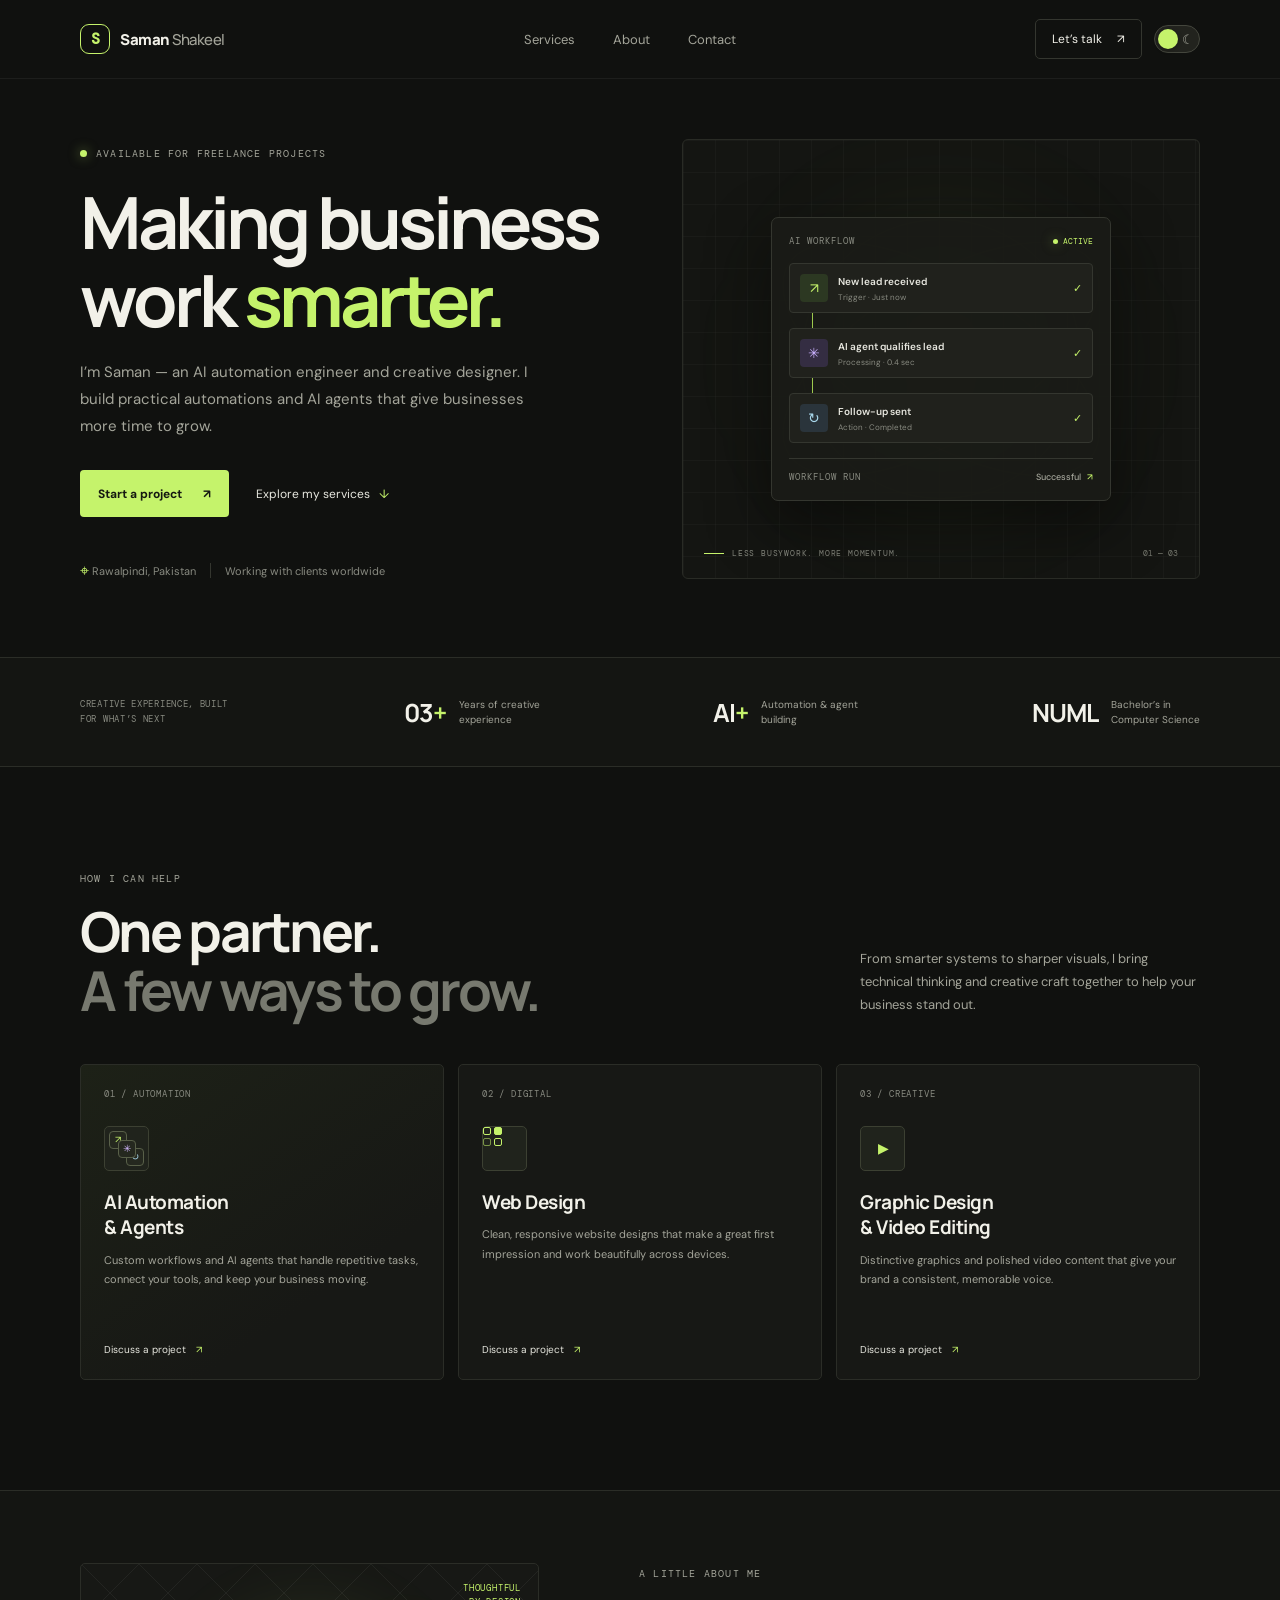
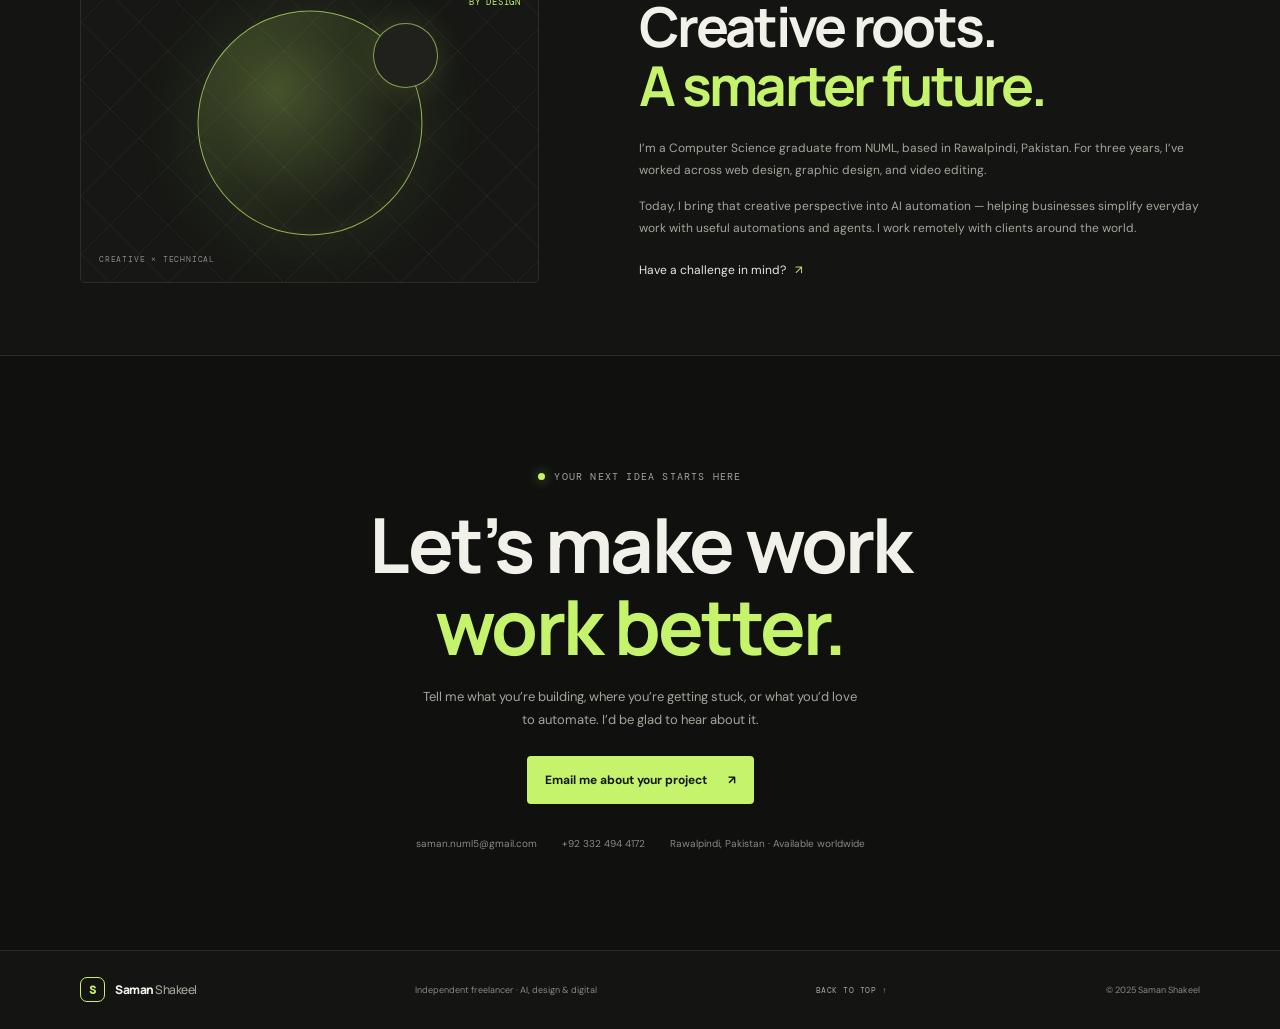
==== index.html @ 10b4d80f "first commit" ====
<!DOCTYPE html>
<html lang="en">
<head>
  <meta charset="UTF-8">
  <meta name="viewport" content="width=device-width, initial-scale=1.0">
  <meta name="theme-color" content="#10110f">
  <meta name="description" content="Saman Shakeel is an AI automation engineer and creative freelancer building automations, agents, websites, and visual content for businesses worldwide.">
  <title>Saman Shakeel — AI Automation &amp; Creative Design</title>
  <link rel="preconnect" href="https://fonts.googleapis.com">
  <link rel="preconnect" href="https://fonts.gstatic.com" crossorigin>
  <link href="https://fonts.googleapis.com/css2?family=DM+Mono:wght@400;500&family=DM+Sans:wght@400;500;600;700&family=Manrope:wght@400;500;600;700;800&display=swap" rel="stylesheet">
  <link rel="stylesheet" href="styles.css">
</head>
<body>
  <header class="site-header">
    <nav class="nav container" aria-label="Main navigation">
      <a class="brand" href="#home" aria-label="Saman Shakeel home">
        <span class="brand-mark">S</span>
        <span>Saman<span class="brand-light"> Shakeel</span></span>
      </a>
      <div class="nav-links">
        <a href="#services">Services</a>
        <a href="#about">About</a>
        <a href="#contact">Contact</a>
      </div>
      <div class="nav-actions">
        <a class="nav-cta" href="mailto:saman.numl5@gmail.com">Let’s talk <span aria-hidden="true">↗</span></a>
        <div class="theme-control">
          <input class="theme-checkbox" type="checkbox" role="switch" id="theme-toggle" aria-label="Light theme">
          <label class="theme-switch" for="theme-toggle">
            <span aria-hidden="true">☼</span>
            <span aria-hidden="true">☾</span>
            <span class="switch-thumb"></span>
          </label>
        </div>
      </div>
    </nav>
  </header>

  <main>
    <section class="hero container" id="home">
      <div class="hero-copy">
        <p class="eyebrow"><span class="status-dot"></span> AVAILABLE FOR FREELANCE PROJECTS</p>
        <h1>Making business<br>work <span class="accent">smarter.</span></h1>
        <p class="hero-intro">I’m Saman — an AI automation engineer and creative designer. I build practical automations and AI agents that give businesses more time to grow.</p>
        <div class="hero-actions">
          <a class="button button-primary" href="#contact">Start a project <span aria-hidden="true">↗</span></a>
          <a class="text-link" href="#services">Explore my services <span aria-hidden="true">↓</span></a>
        </div>
        <div class="hero-meta">
          <span><span class="meta-icon" aria-hidden="true">⌖</span> Rawalpindi, Pakistan</span>
          <span class="meta-divider" aria-hidden="true"></span>
          <span>Working with clients worldwide</span>
        </div>
      </div>

      <div class="hero-art" aria-label="Abstract illustration representing connected AI workflows">
        <div class="orbit orbit-one"></div>
        <div class="orbit orbit-two"></div>
        <div class="orbit orbit-three"></div>
        <div class="art-glow"></div>
        <div class="workflow-card">
          <div class="workflow-top">
            <span class="workflow-label">AI WORKFLOW</span>
            <span class="live-pill"><span></span> ACTIVE</span>
          </div>
          <div class="workflow-node node-trigger">
            <span class="node-icon trigger-icon">↗</span>
            <span><strong>New lead received</strong><small>Trigger · Just now</small></span>
            <span class="node-check">✓</span>
          </div>
          <div class="workflow-connector"><span></span></div>
          <div class="workflow-node node-agent">
            <span class="node-icon agent-icon">✳</span>
            <span><strong>AI agent qualifies lead</strong><small>Processing · 0.4 sec</small></span>
            <span class="node-check">✓</span>
          </div>
          <div class="workflow-connector"><span></span></div>
          <div class="workflow-node node-action">
            <span class="node-icon action-icon">↻</span>
            <span><strong>Follow-up sent</strong><small>Action · Completed</small></span>
            <span class="node-check">✓</span>
          </div>
          <div class="workflow-footer"><span>WORKFLOW RUN</span><strong>Successful <span>↗</span></strong></div>
        </div>
        <div class="art-caption"><span class="caption-line"></span> LESS BUSYWORK. MORE MOMENTUM.</div>
        <span class="art-index">01 — 03</span>
      </div>
    </section>

    <section class="proof-bar" aria-label="Experience and education">
      <div class="proof-inner container">
        <p>CREATIVE EXPERIENCE, BUILT FOR WHAT’S NEXT</p>
        <div class="proof-item"><strong>03<span>+</span></strong><span>Years of creative<br>experience</span></div>
        <div class="proof-item"><strong>AI<span>+</span></strong><span>Automation &amp; agent<br>building</span></div>
        <div class="proof-item"><strong>NUML</strong><span>Bachelor’s in<br>Computer Science</span></div>
      </div>
    </section>

    <section class="services section container" id="services">
      <div class="section-heading">
        <div>
          <p class="eyebrow">HOW I CAN HELP</p>
          <h2>One partner.<br><span class="muted-heading">A few ways to grow.</span></h2>
        </div>
        <p class="section-description">From smarter systems to sharper visuals, I bring technical thinking and creative craft together to help your business stand out.</p>
      </div>
      <div class="service-grid">
        <article class="service-card featured-card">
          <span class="service-number">01 / AUTOMATION</span>
          <div class="service-icon automation-icon" aria-hidden="true"><span>↗</span><span>✳</span><span>↻</span></div>
          <h3>AI Automation<br>&amp; Agents</h3>
          <p>Custom workflows and AI agents that handle repetitive tasks, connect your tools, and keep your business moving.</p>
          <a href="#contact" aria-label="Ask about AI automation and agents">Discuss a project <span aria-hidden="true">↗</span></a>
        </article>
        <article class="service-card">
          <span class="service-number">02 / DIGITAL</span>
          <div class="service-icon design-icon" aria-hidden="true"><span></span><span></span><span></span><span></span></div>
          <h3>Web Design</h3>
          <p>Clean, responsive website designs that make a great first impression and work beautifully across devices.</p>
          <a href="#contact" aria-label="Ask about web design">Discuss a project <span aria-hidden="true">↗</span></a>
        </article>
        <article class="service-card">
          <span class="service-number">03 / CREATIVE</span>
          <div class="service-icon video-icon" aria-hidden="true"><span>▶</span></div>
          <h3>Graphic Design<br>&amp; Video Editing</h3>
          <p>Distinctive graphics and polished video content that give your brand a consistent, memorable voice.</p>
          <a href="#contact" aria-label="Ask about graphic design and video editing">Discuss a project <span aria-hidden="true">↗</span></a>
        </article>
      </div>
    </section>

    <section class="about-section" id="about">
      <div class="about-content container">
        <div class="about-visual">
          <div class="about-shape shape-large"></div>
          <div class="about-shape shape-small"></div>
          <span class="about-stamp">THOUGHTFUL<br>BY DESIGN</span>
          <span class="about-visual-label">CREATIVE × TECHNICAL</span>
        </div>
        <div class="about-copy">
          <p class="eyebrow">A LITTLE ABOUT ME</p>
          <h2>Creative roots.<br><span class="accent">A smarter future.</span></h2>
          <p>I’m a Computer Science graduate from NUML, based in Rawalpindi, Pakistan. For three years, I’ve worked across web design, graphic design, and video editing.</p>
          <p>Today, I bring that creative perspective into AI automation — helping businesses simplify everyday work with useful automations and agents. I work remotely with clients around the world.</p>
          <a class="text-link" href="#contact">Have a challenge in mind? <span aria-hidden="true">↗</span></a>
        </div>
      </div>
    </section>

    <section class="contact-section container" id="contact">
      <p class="eyebrow"><span class="status-dot"></span> YOUR NEXT IDEA STARTS HERE</p>
      <h2>Let’s make work<br><span class="accent">work better.</span></h2>
      <p class="contact-intro">Tell me what you’re building, where you’re getting stuck, or what you’d love to automate. I’d be glad to hear about it.</p>
      <a class="button button-primary contact-button" href="mailto:saman.numl5@gmail.com">Email me about your project <span aria-hidden="true">↗</span></a>
      <div class="contact-details">
        <a href="mailto:saman.numl5@gmail.com">saman.numl5@gmail.com</a>
        <a href="tel:+923324944172">+92 332 494 4172</a>
        <span>Rawalpindi, Pakistan · Available worldwide</span>
      </div>
    </section>
  </main>

  <footer class="footer">
    <div class="footer-inner container">
      <a class="brand" href="#home"><span class="brand-mark">S</span><span>Saman<span class="brand-light"> Shakeel</span></span></a>
      <p>Independent freelancer · AI, design &amp; digital</p>
      <a class="back-top" href="#home">BACK TO TOP ↑</a>
      <span class="copyright">© 2025 Saman Shakeel</span>
    </div>
  </footer>
</body>
</html>
---- styles.css ----
:root {
  color-scheme: dark;
  --background: #10110f;
  --surface: #171815;
  --surface-raised: #1d1e1a;
  --surface-alt: #141512;
  --surface-card: #20211c;
  --text: #f2f1e9;
  --text-strong: #e7e7df;
  --text-secondary: #a4a59a;
  --text-tertiary: #888a80;
  --text-dim: #77796f;
  --muted: #a4a59a;
  --subtle: #71736b;
  --line: #2b2d27;
  --line-strong: #34362f;
  --line-soft: #292b25;
  --accent: #c5f36b;
  --accent-dark: #9dc94e;
  --font-body: "DM Sans", sans-serif;
  --font-display: "Manrope", sans-serif;
  --font-mono: "DM Mono", monospace;
}

* {
  box-sizing: border-box;
}

html {
  scroll-behavior: smooth;
}

body {
  margin: 0;
  background: var(--background);
  color: var(--text);
  font-family: var(--font-body);
  -webkit-font-smoothing: antialiased;
}

a {
  color: inherit;
  text-decoration: none;
}

a:focus-visible {
  outline: 2px solid var(--accent);
  outline-offset: 5px;
}

.container {
  width: min(1120px, calc(100% - 64px));
  margin-inline: auto;
}

.site-header {
  border-bottom: 1px solid rgba(255, 255, 255, 0.055);
}

.nav {
  min-height: 78px;
  display: flex;
  align-items: center;
  justify-content: space-between;
}

.nav-actions {
  display: flex;
  align-items: center;
  gap: 12px;
}

.theme-control {
  position: relative;
  width: 46px;
  height: 28px;
  flex: 0 0 46px;
}

.theme-checkbox {
  position: absolute;
  z-index: 1;
  width: 46px;
  height: 28px;
  margin: 0;
  opacity: 0;
  cursor: pointer;
}

.theme-switch {
  position: absolute;
  inset: 0;
  display: flex;
  align-items: center;
  justify-content: space-around;
  border: 1px solid #44463d;
  border-radius: 20px;
  background: #22231e;
  color: #a9aa9f;
  font-size: 13px;
  cursor: pointer;
  transition: background 180ms ease, border-color 180ms ease;
}

.switch-thumb {
  position: absolute;
  top: 3px;
  left: 3px;
  width: 20px;
  height: 20px;
  border-radius: 50%;
  background: var(--accent);
  box-shadow: 0 1px 5px rgba(0, 0, 0, 0.3);
  transition: transform 180ms ease;
}

.theme-checkbox:checked + .theme-switch .switch-thumb {
  transform: translateX(18px);
}

.theme-checkbox:focus-visible + .theme-switch {
  outline: 2px solid var(--accent);
  outline-offset: 3px;
}

body:has(#theme-toggle:checked) {
  color-scheme: light;
  --background: #f6f7f1;
  --surface: #ffffff;
  --surface-raised: #eceee5;
  --surface-alt: #eef0e8;
  --surface-card: #f7f8f2;
  --text: #20231a;
  --text-strong: #282b21;
  --text-secondary: #62665a;
  --text-tertiary: #74786c;
  --text-dim: #85897c;
  --muted: #686c60;
  --subtle: #797d70;
  --line: #e0e3d8;
  --line-strong: #dce0d4;
  --line-soft: #e5e8df;
  --accent: #628e27;
  --accent-dark: #527b1d;
}

body:has(#theme-toggle:checked) .site-header {
  border-bottom-color: var(--line);
}

body:has(#theme-toggle:checked) .theme-switch {
  border-color: #cbd0c0;
  background: #e5e9dd;
  color: #555b48;
}

body:has(#theme-toggle:checked) .hero-art {
  background:
    linear-gradient(rgba(32, 35, 26, 0.045) 1px, transparent 1px),
    linear-gradient(90deg, rgba(32, 35, 26, 0.045) 1px, transparent 1px),
    var(--surface-alt);
  background-size: 32px 32px;
}

body:has(#theme-toggle:checked) .art-glow {
  background: rgba(136, 177, 64, 0.12);
}

body:has(#theme-toggle:checked) .workflow-card {
  border-color: var(--line);
  background: var(--surface);
  box-shadow: 0 22px 65px rgba(34, 39, 23, 0.12);
}

body:has(#theme-toggle:checked) .workflow-node {
  border-color: var(--line);
  background: var(--surface-raised);
}

body:has(#theme-toggle:checked) .workflow-footer {
  border-top-color: var(--line);
}

body:has(#theme-toggle:checked) .workflow-connector span {
  background: #91b856;
}

body:has(#theme-toggle:checked) .featured-card {
  background: linear-gradient(145deg, #eef3e4, var(--surface) 70%);
}

body:has(#theme-toggle:checked) .service-icon {
  border-color: #dce3cf;
  background: #f0f3e9;
}

body:has(#theme-toggle:checked) .automation-icon > span {
  border-color: #d5ddc8;
  background: #f8faf4;
}

body:has(#theme-toggle:checked) .about-visual {
  background:
    linear-gradient(45deg, transparent 49.8%, rgba(32, 35, 26, 0.055) 50%, transparent 50.2%),
    linear-gradient(-45deg, transparent 49.8%, rgba(32, 35, 26, 0.055) 50%, transparent 50.2%),
    var(--surface);
  background-size: 58px 58px;
}

.brand {
  display: inline-flex;
  align-items: center;
  gap: 10px;
  font-family: var(--font-display);
  font-size: 15px;
  font-weight: 800;
  letter-spacing: -0.5px;
}

.brand-mark {
  width: 30px;
  height: 30px;
  display: grid;
  place-items: center;
  border: 1px solid var(--accent);
  border-radius: 9px;
  color: var(--accent);
  font-family: var(--font-mono);
  font-size: 15px;
}

.brand-light {
  color: var(--text-secondary);
  font-weight: 500;
}

.nav-links {
  display: flex;
  align-items: center;
  gap: 38px;
  color: var(--text-secondary);
  font-size: 13px;
}

.nav-links a,
.text-link,
.service-card a {
  transition: color 160ms ease;
}

.nav-links a:hover,
.text-link:hover,
.service-card a:hover {
  color: var(--accent);
}

.nav-cta {
  display: inline-flex;
  gap: 15px;
  align-items: center;
  padding: 11px 16px;
  border: 1px solid var(--line-strong);
  border-radius: 5px;
  font-size: 12px;
  transition: border-color 160ms ease, color 160ms ease;
}

.nav-cta:hover {
  border-color: var(--accent);
  color: var(--accent);
}

.hero {
  min-height: 578px;
  display: grid;
  grid-template-columns: 1.03fr 0.97fr;
  align-items: center;
  gap: 52px;
  padding-top: 40px;
  padding-bottom: 58px;
}

.eyebrow {
  display: flex;
  align-items: center;
  gap: 9px;
  color: var(--muted);
  font-family: var(--font-mono);
  font-size: 10px;
  letter-spacing: 1.2px;
}

.status-dot,
.live-pill span {
  width: 7px;
  height: 7px;
  border-radius: 50%;
  background: var(--accent);
  box-shadow: 0 0 12px rgba(197, 243, 107, 0.5);
}

.hero h1,
.section-heading h2,
.about-copy h2,
.contact-section h2 {
  margin: 23px 0 0;
  font-family: var(--font-display);
  font-size: clamp(48px, 6vw, 72px);
  font-weight: 700;
  line-height: 1.08;
  letter-spacing: -4px;
}

.accent {
  color: var(--accent);
}

.hero-intro {
  max-width: 470px;
  margin: 21px 0 0;
  color: var(--text-secondary);
  font-size: 15px;
  line-height: 1.8;
}

.hero-actions {
  display: flex;
  align-items: center;
  gap: 27px;
  margin-top: 30px;
}

.button {
  min-height: 47px;
  display: inline-flex;
  align-items: center;
  justify-content: center;
  gap: 21px;
  padding: 0 18px;
  border-radius: 4px;
  font-size: 12px;
  font-weight: 700;
}

.button-primary {
  background: var(--accent);
  color: #151811;
  transition: background 160ms ease, transform 160ms ease;
}

.button-primary:hover {
  background: #d3ff7e;
  transform: translateY(-2px);
}

.text-link {
  color: var(--text-strong);
  font-size: 12px;
}

.text-link span {
  margin-left: 6px;
  color: var(--accent);
}

.hero-meta {
  display: flex;
  align-items: center;
  gap: 14px;
  margin-top: 43px;
  color: var(--text-tertiary);
  font-size: 11px;
}

.meta-icon {
  color: var(--accent);
  font-size: 16px;
  vertical-align: -1px;
}

.meta-divider {
  width: 1px;
  height: 15px;
  background: var(--line-strong);
}

.hero-art {
  min-width: 0;
  min-height: 440px;
  position: relative;
  display: grid;
  place-items: center;
  overflow: hidden;
  border: 1px solid var(--line-soft);
  border-radius: 6px;
  background:
    linear-gradient(rgba(255, 255, 255, 0.025) 1px, transparent 1px),
    linear-gradient(90deg, rgba(255, 255, 255, 0.025) 1px, transparent 1px),
    var(--surface-alt);
  background-size: 32px 32px;
}

.art-glow {
  position: absolute;
  width: 270px;
  height: 270px;
  border-radius: 50%;
  background: rgba(165, 208, 83, 0.08);
  filter: blur(60px);
}

.orbit {
  position: absolute;
  border: 1px solid rgba(197, 243, 107, 0.1);
  border-radius: 50%;
}

.orbit-one {
  width: 360px;
  height: 160px;
  transform: rotate(-32deg);
}

.orbit-two {
  width: 360px;
  height: 160px;
  transform: rotate(32deg);
}

.orbit-three {
  width: 280px;
  height: 280px;
  border-color: rgba(197, 243, 107, 0.07);
}

.workflow-card {
  z-index: 1;
  width: min(340px, calc(100% - 44px));
  padding: 17px;
  border: 1px solid var(--line-strong);
  border-radius: 7px;
  background: rgba(26, 27, 23, 0.95);
  box-shadow: 0 22px 65px rgba(0, 0, 0, 0.48);
}

.workflow-top,
.workflow-footer {
  display: flex;
  align-items: center;
  justify-content: space-between;
}

.workflow-label,
.workflow-footer > span {
  color: var(--text-tertiary);
  font-family: var(--font-mono);
  font-size: 9px;
  letter-spacing: 1px;
}

.live-pill {
  display: flex;
  align-items: center;
  gap: 5px;
  color: var(--accent);
  font-family: var(--font-mono);
  font-size: 8px;
}

.live-pill span {
  width: 5px;
  height: 5px;
}

.workflow-node {
  min-width: 0;
  display: flex;
  align-items: center;
  gap: 10px;
  padding: 10px;
  border: 1px solid var(--line-strong);
  border-radius: 4px;
  background: var(--surface-card);
}

.workflow-top + .workflow-node {
  margin-top: 16px;
}

.node-icon {
  width: 28px;
  height: 28px;
  flex: 0 0 28px;
  display: grid;
  place-items: center;
  border-radius: 4px;
  font-size: 14px;
}

.trigger-icon {
  background: #2c3822;
  color: var(--accent);
}

.agent-icon {
  background: #342d42;
  color: #cbb2ff;
}

.action-icon {
  background: #2a343b;
  color: #a9d8ec;
}

.workflow-node strong,
.workflow-node small {
  display: block;
}

.workflow-node strong {
  overflow: hidden;
  color: var(--text-strong);
  font-size: 10px;
  font-weight: 600;
  text-overflow: ellipsis;
  white-space: nowrap;
}

.workflow-node small {
  margin-top: 4px;
  color: var(--text-tertiary);
  font-size: 8px;
}

.node-check {
  margin-left: auto;
  color: var(--accent);
  font-size: 11px;
}

.workflow-connector {
  height: 15px;
  padding-left: 23px;
}

.workflow-connector span {
  width: 1px;
  height: 100%;
  display: block;
  background: var(--accent-dark);
}

.workflow-footer {
  margin-top: 15px;
  padding-top: 12px;
  border-top: 1px solid var(--line-strong);
}

.workflow-footer strong {
  color: var(--text-secondary);
  font-size: 9px;
  font-weight: 500;
}

.workflow-footer strong span {
  margin-left: 4px;
  color: var(--accent);
}

.art-caption {
  position: absolute;
  bottom: 20px;
  left: 21px;
  display: flex;
  align-items: center;
  gap: 8px;
  color: var(--text-tertiary);
  font-family: var(--font-mono);
  font-size: 8px;
  letter-spacing: 0.8px;
}

.caption-line {
  width: 20px;
  height: 1px;
  background: var(--accent);
}

.art-index {
  position: absolute;
  right: 21px;
  bottom: 20px;
  color: var(--text-dim);
  font-family: var(--font-mono);
  font-size: 8px;
}

.proof-bar {
  border-block: 1px solid var(--line);
  background: var(--surface-alt);
}

.proof-inner {
  min-height: 108px;
  display: flex;
  align-items: center;
  justify-content: space-between;
  gap: 24px;
}

.proof-inner > p {
  max-width: 150px;
  margin: 0;
  color: var(--text-tertiary);
  font-family: var(--font-mono);
  font-size: 9px;
  line-height: 1.7;
  letter-spacing: 0.7px;
}

.proof-item {
  display: flex;
  align-items: center;
  gap: 13px;
}

.proof-item > strong {
  color: var(--text);
  font-family: var(--font-display);
  font-size: 25px;
  letter-spacing: -1px;
}

.proof-item > strong span {
  color: var(--accent);
}

.proof-item > span {
  color: var(--text-secondary);
  font-size: 10px;
  line-height: 1.5;
}

.section {
  padding-top: 105px;
  padding-bottom: 110px;
}

.section-heading {
  display: flex;
  align-items: end;
  justify-content: space-between;
  gap: 36px;
  margin-bottom: 43px;
}

.section-heading .eyebrow {
  margin: 0;
}

.section-heading h2,
.about-copy h2,
.contact-section h2 {
  margin-top: 17px;
  font-size: clamp(39px, 4.7vw, 55px);
  letter-spacing: -2.7px;
}

.muted-heading {
  color: var(--text-dim);
}

.section-description {
  max-width: 340px;
  margin: 0 0 4px;
  color: var(--text-secondary);
  font-size: 13px;
  line-height: 1.8;
}

.service-grid {
  display: grid;
  grid-template-columns: repeat(3, 1fr);
  gap: 14px;
}

.service-card {
  min-height: 316px;
  display: flex;
  flex-direction: column;
  align-items: flex-start;
  padding: 23px;
  border: 1px solid var(--line);
  border-radius: 5px;
  background: var(--surface);
  transition: border-color 180ms ease, transform 180ms ease;
}

.service-card:hover {
  transform: translateY(-4px);
  border-color: var(--accent-dark);
}

.featured-card {
  background: linear-gradient(145deg, #1d2117, var(--surface) 70%);
}

.service-number {
  color: var(--text-tertiary);
  font-family: var(--font-mono);
  font-size: 9px;
  letter-spacing: 0.8px;
}

.service-icon {
  width: 45px;
  height: 45px;
  position: relative;
  display: grid;
  place-items: center;
  margin-top: 26px;
  border: 1px solid #3c4032;
  border-radius: 5px;
  background: #20231c;
  color: var(--accent);
}

.automation-icon > span {
  position: absolute;
  display: grid;
  width: 18px;
  height: 18px;
  place-items: center;
  border: 1px solid #596049;
  border-radius: 4px;
  background: #25281f;
  font-size: 10px;
}

.automation-icon > span:nth-child(1) {
  top: 4px;
  left: 4px;
}

.automation-icon > span:nth-child(2) {
  z-index: 1;
  top: 13px;
  left: 13px;
  color: #d3b9ff;
}

.automation-icon > span:nth-child(3) {
  right: 4px;
  bottom: 4px;
  color: #a9d8ec;
}

.design-icon {
  grid-template-columns: repeat(2, 8px);
  grid-template-rows: repeat(2, 8px);
  gap: 3px;
}

.design-icon span {
  width: 8px;
  height: 8px;
  border: 1px solid var(--accent);
  border-radius: 2px;
}

.design-icon span:nth-child(2) {
  background: var(--accent);
}

.design-icon span:nth-child(3) {
  opacity: 0.55;
}

.video-icon span {
  padding-left: 2px;
  font-size: 14px;
}

.service-card h3 {
  margin: 19px 0 0;
  font-family: var(--font-display);
  font-size: 19px;
  line-height: 1.35;
  letter-spacing: -0.5px;
}

.service-card p {
  margin: 10px 0 19px;
  color: var(--text-secondary);
  font-size: 11px;
  line-height: 1.75;
}

.service-card a {
  margin-top: auto;
  color: var(--text-strong);
  font-size: 10px;
}

.service-card a span {
  margin-left: 7px;
  color: var(--accent);
}

.about-section {
  border-block: 1px solid var(--line);
  background: var(--surface-alt);
}

.about-content {
  min-height: 460px;
  display: grid;
  grid-template-columns: 0.9fr 1.1fr;
  align-items: center;
  gap: 100px;
  padding-block: 72px;
}

.about-visual {
  min-height: 320px;
  position: relative;
  overflow: hidden;
  border: 1px solid var(--line);
  border-radius: 5px;
  background:
    linear-gradient(45deg, transparent 49.8%, rgba(255, 255, 255, 0.05) 50%, transparent 50.2%),
    linear-gradient(-45deg, transparent 49.8%, rgba(255, 255, 255, 0.05) 50%, transparent 50.2%),
    var(--surface);
  background-size: 58px 58px;
}

.about-shape {
  position: absolute;
  border: 1px solid rgba(197, 243, 107, 0.7);
  border-radius: 50%;
}

.shape-large {
  width: 225px;
  height: 225px;
  top: 50%;
  left: 50%;
  background: radial-gradient(circle at 35% 35%, rgba(197, 243, 107, 0.27), rgba(197, 243, 107, 0.025) 67%);
  box-shadow: 0 0 75px rgba(197, 243, 107, 0.1), inset 0 0 40px rgba(197, 243, 107, 0.08);
  transform: translate(-50%, -50%);
}

.shape-small {
  width: 65px;
  height: 65px;
  top: calc(50% - 100px);
  left: calc(50% + 63px);
  border-color: rgba(197, 243, 107, 0.6);
  background: var(--surface-card);
  box-shadow: 0 0 35px rgba(197, 243, 107, 0.14);
}

.about-stamp {
  position: absolute;
  top: 17px;
  right: 17px;
  color: var(--accent);
  font-family: var(--font-mono);
  font-size: 9px;
  line-height: 1.6;
  text-align: right;
  letter-spacing: 0.8px;
}

.about-visual-label {
  position: absolute;
  bottom: 18px;
  left: 18px;
  color: var(--text-tertiary);
  font-family: var(--font-mono);
  font-size: 8px;
  letter-spacing: 0.8px;
}

.about-copy .eyebrow {
  margin: 0;
}

.about-copy h2 {
  margin-bottom: 22px;
}

.about-copy > p:not(.eyebrow) {
  margin: 0 0 13px;
  color: var(--text-secondary);
  font-size: 12px;
  line-height: 1.85;
}

.about-copy .text-link {
  display: inline-block;
  margin-top: 10px;
}

.contact-section {
  padding-top: 104px;
  padding-bottom: 100px;
  text-align: center;
}

.contact-section .eyebrow {
  justify-content: center;
}

.contact-section h2 {
  margin-top: 20px;
  font-size: clamp(50px, 7vw, 76px);
}

.contact-intro {
  max-width: 440px;
  margin: 18px auto 24px;
  color: var(--text-secondary);
  font-size: 13px;
  line-height: 1.8;
}

.contact-button {
  min-height: 48px;
}

.contact-details {
  display: flex;
  flex-wrap: wrap;
  justify-content: center;
  gap: 10px 25px;
  margin-top: 33px;
  color: var(--text-tertiary);
  font-size: 10px;
}

.contact-details a:hover {
  color: var(--accent);
}

.footer {
  border-top: 1px solid var(--line);
  background: var(--surface-alt);
}

.footer-inner {
  min-height: 78px;
  display: flex;
  align-items: center;
  justify-content: space-between;
  gap: 15px;
}

.footer .brand {
  font-size: 12px;
}

.footer .brand-mark {
  width: 25px;
  height: 25px;
  border-radius: 7px;
  font-size: 12px;
}

.footer-inner > p,
.copyright {
  color: var(--text-tertiary);
  font-size: 9px;
}

.back-top {
  color: var(--text-secondary);
  font-family: var(--font-mono);
  font-size: 8px;
  letter-spacing: 0.5px;
}

.back-top:hover {
  color: var(--accent);
}

@media (max-width: 860px) {
  .hero {
    gap: 30px;
  }

  .hero h1 {
    font-size: clamp(48px, 7vw, 62px);
    letter-spacing: -3px;
  }

  .hero-art {
    min-height: 390px;
  }

  .proof-inner {
    gap: 18px;
  }

  .proof-item {
    gap: 8px;
  }

  .proof-item > strong {
    font-size: 21px;
  }

  .service-card {
    padding: 18px;
  }

  .about-content {
    gap: 55px;
  }
}

@media (max-width: 680px) {
  .container {
    width: min(100% - 40px, 520px);
  }

  .nav {
    min-height: 68px;
  }

  .nav-links {
    gap: 17px;
    font-size: 11px;
  }

  .nav-cta {
    padding: 9px 10px;
    gap: 8px;
    font-size: 10px;
  }

  .nav-actions {
    gap: 8px;
  }

  .brand {
    gap: 7px;
    font-size: 13px;
  }

  .brand-mark {
    width: 27px;
    height: 27px;
  }

  .hero {
    grid-template-columns: 1fr;
    gap: 35px;
    padding-top: 62px;
    padding-bottom: 43px;
  }

  .hero h1 {
    font-size: clamp(49px, 12vw, 67px);
  }

  .hero-meta {
    margin-top: 30px;
  }

  .hero-art {
    min-height: 370px;
  }

  .proof-inner {
    min-height: auto;
    display: grid;
    grid-template-columns: 1fr 1fr;
    gap: 21px 14px;
    padding-block: 23px;
  }

  .proof-inner > p {
    max-width: 160px;
    grid-column: 1 / -1;
  }

  .proof-item > strong {
    min-width: 48px;
  }

  .section {
    padding-top: 75px;
    padding-bottom: 77px;
  }

  .section-heading {
    display: block;
    margin-bottom: 28px;
  }

  .section-heading h2,
  .about-copy h2 {
    font-size: 43px;
  }

  .section-description {
    margin-top: 16px;
  }

  .service-grid {
    grid-template-columns: 1fr;
    gap: 11px;
  }

  .service-card {
    min-height: 282px;
    padding: 21px;
  }

  .about-content {
    grid-template-columns: 1fr;
    gap: 38px;
    padding-block: 56px;
  }

  .about-visual {
    min-height: 280px;
  }

  .contact-section {
    padding-top: 75px;
    padding-bottom: 72px;
  }

  .contact-section h2 {
    font-size: 57px;
    letter-spacing: -3px;
  }

  .footer-inner {
    min-height: 110px;
    display: grid;
    grid-template-columns: 1fr auto;
    padding-block: 18px;
  }

  .footer-inner > p {
    display: none;
  }

  .copyright {
    grid-column: 1 / -1;
    margin-top: -6px;
  }
}

@media (max-width: 390px) {
  .container {
    width: calc(100% - 32px);
  }

  .nav-links {
    gap: 12px;
  }

  .nav-links a {
    font-size: 10px;
  }

  .nav-cta {
    padding-inline: 8px;
  }

  .nav-cta {
    display: none;
  }

  .brand {
    font-size: 12px;
  }

  .hero-meta {
    flex-wrap: wrap;
    font-size: 10px;
  }

  .contact-details {
    flex-direction: column;
  }
}

@media (prefers-reduced-motion: reduce) {
  *,
  *::before,
  *::after {
    scroll-behavior: auto !important;
    transition-duration: 0.01ms !important;
    animation-duration: 0.01ms !important;
    animation-iteration-count: 1 !important;
  }
}
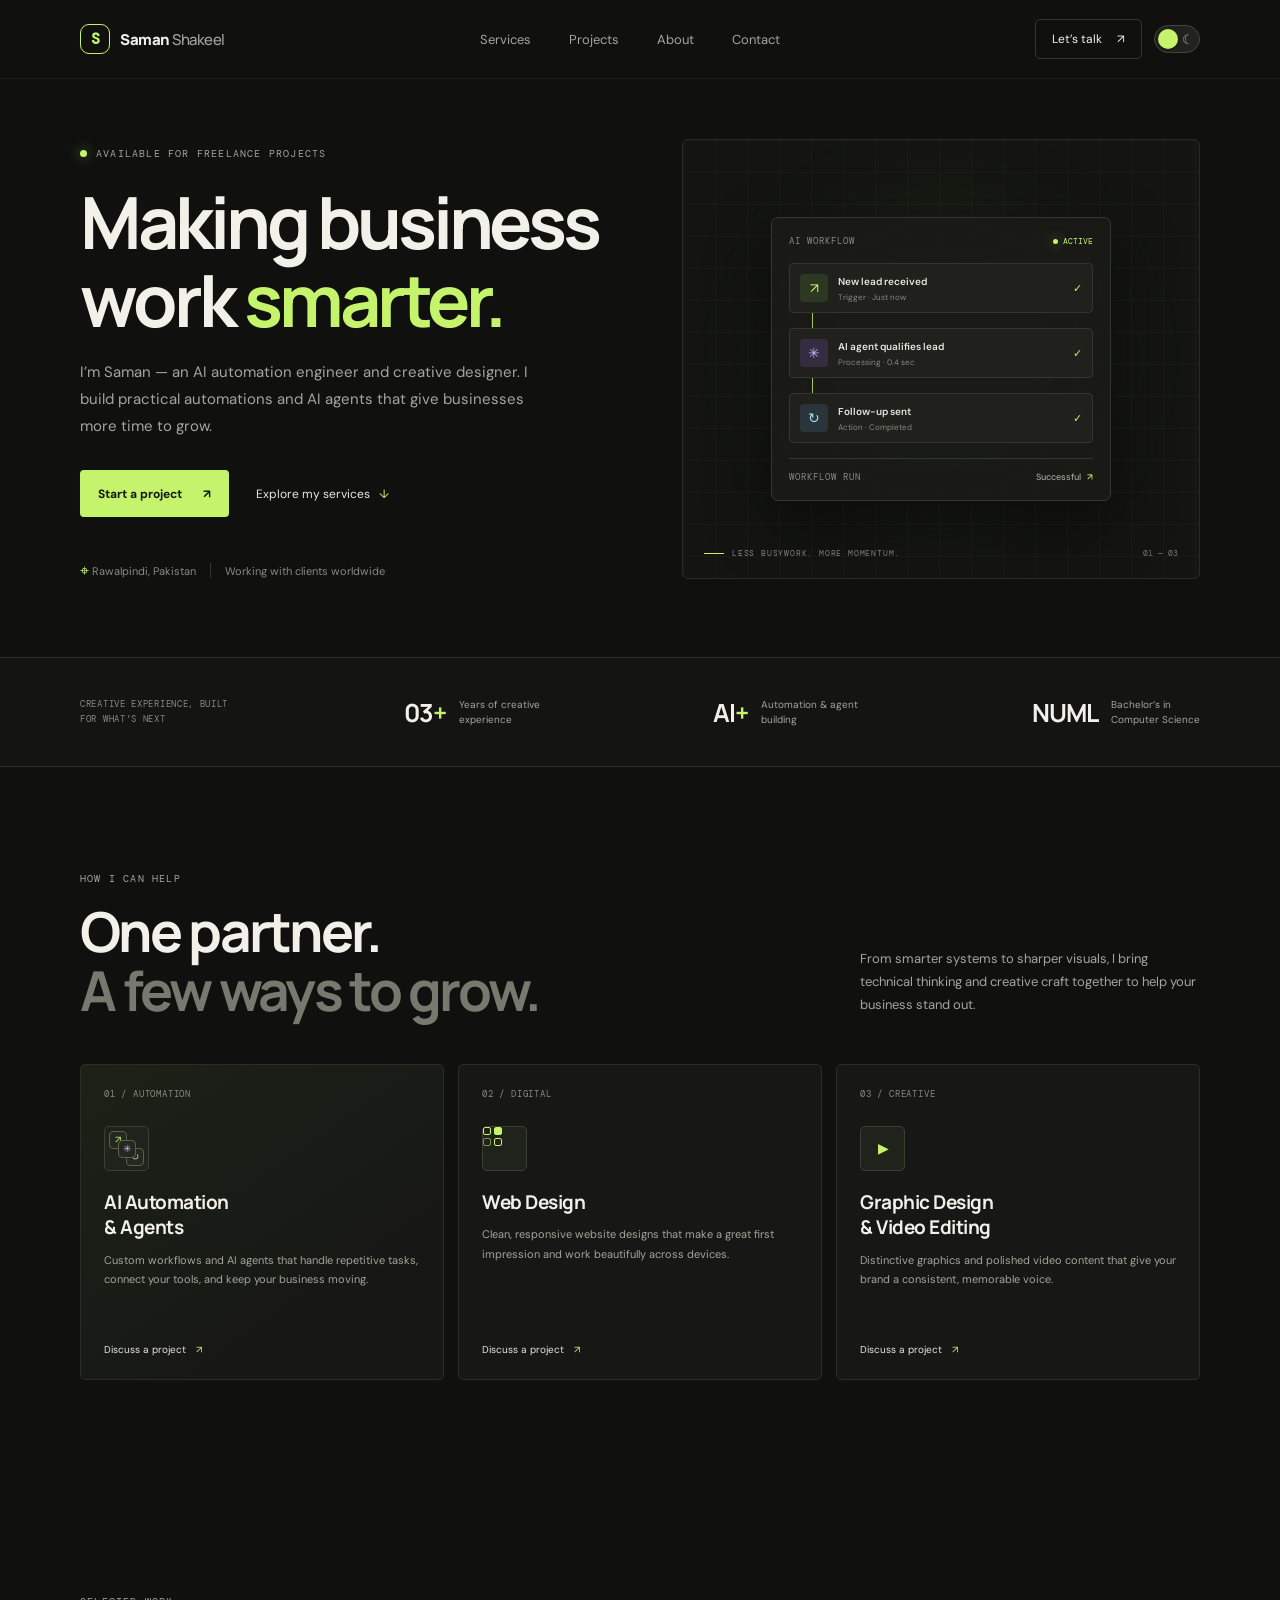
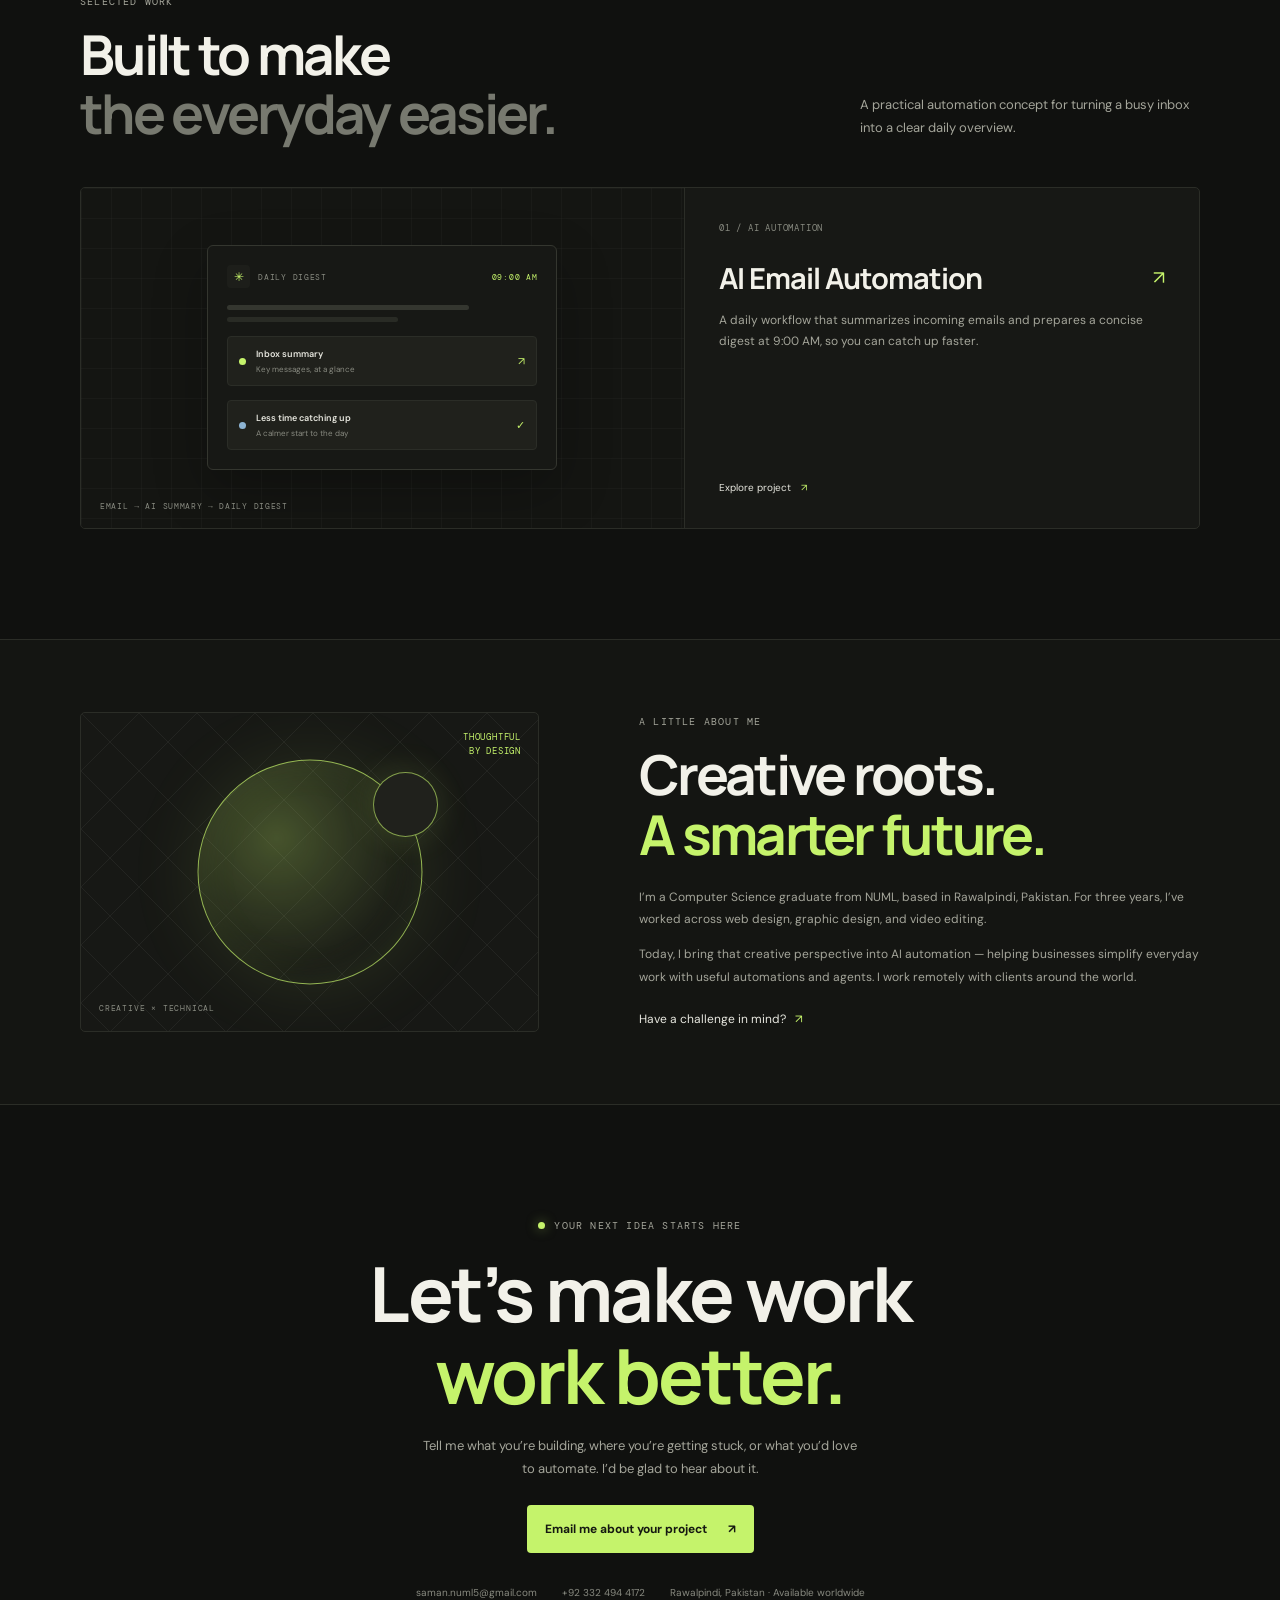
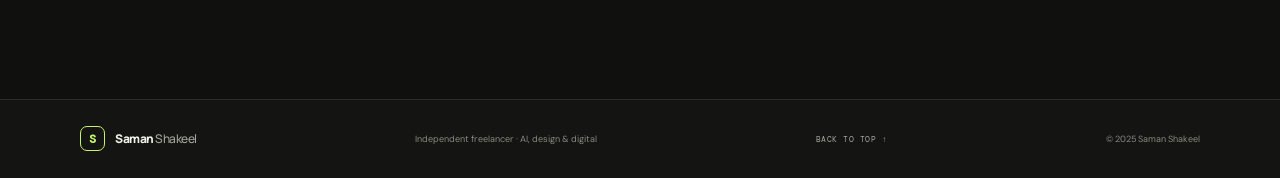
==== commit f0b20adf: "first commit" ====
--- a/index.html
+++ b/index.html
@@ -20,6 +20,7 @@
       </a>
       <div class="nav-links">
         <a href="#services">Services</a>
+        <a href="#projects">Projects</a>
         <a href="#about">About</a>
         <a href="#contact">Contact</a>
       </div>
@@ -130,6 +131,39 @@
       </div>
     </section>
 
+    <section class="projects-section section container" id="projects">
+      <div class="section-heading">
+        <div>
+          <p class="eyebrow">SELECTED WORK</p>
+          <h2>Built to make<br><span class="muted-heading">the everyday easier.</span></h2>
+        </div>
+        <p class="section-description">A practical automation concept for turning a busy inbox into a clear daily overview.</p>
+      </div>
+      <article class="project-card">
+        <a class="project-card-link" href="ai-email-automation.html" aria-label="View AI Email Automation project details">
+          <div class="project-card-visual" aria-hidden="true">
+            <div class="email-digest">
+              <div class="digest-top"><span class="digest-mark">✳</span><span>DAILY DIGEST</span><span class="digest-time">09:00 AM</span></div>
+              <div class="digest-line digest-line-long"></div>
+              <div class="digest-line digest-line-medium"></div>
+              <div class="digest-message"><span class="digest-dot"></span><span><strong>Inbox summary</strong><small>Key messages, at a glance</small></span><span class="digest-arrow">↗</span></div>
+              <div class="digest-message"><span class="digest-dot digest-dot-muted"></span><span><strong>Less time catching up</strong><small>A calmer start to the day</small></span><span class="digest-arrow">✓</span></div>
+            </div>
+            <span class="project-visual-caption">EMAIL → AI SUMMARY → DAILY DIGEST</span>
+          </div>
+          <div class="project-card-copy">
+            <span class="service-number">01 / AI AUTOMATION</span>
+            <div class="project-card-title">
+              <h3>AI Email Automation</h3>
+              <span class="project-arrow" aria-hidden="true">↗</span>
+            </div>
+            <p>A daily workflow that summarizes incoming emails and prepares a concise digest at 9:00 AM, so you can catch up faster.</p>
+            <span class="project-card-action">Explore project <span aria-hidden="true">↗</span></span>
+          </div>
+        </a>
+      </article>
+    </section>
+
     <section class="about-section" id="about">
       <div class="about-content container">
         <div class="about-visual">
--- a/styles.css
+++ b/styles.css
@@ -807,6 +807,200 @@
   color: var(--accent);
 }
 
+.project-card {
+  overflow: hidden;
+  border: 1px solid var(--line);
+  border-radius: 5px;
+  background: var(--surface);
+  transition: border-color 180ms ease, transform 180ms ease;
+}
+
+.project-card:hover {
+  transform: translateY(-4px);
+  border-color: var(--accent-dark);
+}
+
+.project-card-link {
+  min-height: 340px;
+  display: grid;
+  grid-template-columns: 1.08fr 0.92fr;
+  color: inherit;
+}
+
+.project-card-visual {
+  min-height: 340px;
+  position: relative;
+  display: grid;
+  place-items: center;
+  overflow: hidden;
+  border-right: 1px solid var(--line);
+  background:
+    linear-gradient(rgba(255, 255, 255, 0.025) 1px, transparent 1px),
+    linear-gradient(90deg, rgba(255, 255, 255, 0.025) 1px, transparent 1px),
+    var(--surface-alt);
+  background-size: 30px 30px;
+}
+
+.email-digest {
+  width: min(350px, calc(100% - 48px));
+  padding: 19px;
+  border: 1px solid var(--line-strong);
+  border-radius: 6px;
+  background: var(--surface);
+  box-shadow: 0 20px 55px rgba(0, 0, 0, 0.24);
+}
+
+.digest-top {
+  display: flex;
+  align-items: center;
+  gap: 8px;
+  color: var(--text-tertiary);
+  font-family: var(--font-mono);
+  font-size: 8px;
+  letter-spacing: 0.7px;
+}
+
+.digest-mark {
+  width: 23px;
+  height: 23px;
+  display: grid;
+  place-items: center;
+  border-radius: 4px;
+  background: var(--surface-raised);
+  color: var(--accent);
+  font-size: 12px;
+}
+
+.digest-time {
+  margin-left: auto;
+  color: var(--accent);
+}
+
+.digest-line {
+  height: 5px;
+  margin-top: 17px;
+  border-radius: 4px;
+  background: var(--line-strong);
+}
+
+.digest-line-long {
+  width: 78%;
+}
+
+.digest-line-medium {
+  width: 55%;
+  margin-top: 7px;
+  opacity: 0.65;
+}
+
+.digest-message {
+  display: flex;
+  align-items: center;
+  gap: 10px;
+  margin-top: 14px;
+  padding: 11px;
+  border: 1px solid var(--line);
+  border-radius: 4px;
+  background: var(--surface-card);
+}
+
+.digest-dot {
+  width: 7px;
+  height: 7px;
+  flex: 0 0 7px;
+  border-radius: 50%;
+  background: var(--accent);
+}
+
+.digest-dot-muted {
+  background: #8db4d3;
+}
+
+.digest-message strong,
+.digest-message small {
+  display: block;
+}
+
+.digest-message strong {
+  color: var(--text-strong);
+  font-size: 9px;
+  font-weight: 600;
+}
+
+.digest-message small {
+  margin-top: 4px;
+  color: var(--text-tertiary);
+  font-size: 8px;
+}
+
+.digest-arrow {
+  margin-left: auto;
+  color: var(--accent);
+  font-size: 11px;
+}
+
+.project-visual-caption {
+  position: absolute;
+  bottom: 17px;
+  left: 19px;
+  color: var(--text-tertiary);
+  font-family: var(--font-mono);
+  font-size: 8px;
+  letter-spacing: 0.7px;
+}
+
+.project-card-copy {
+  display: flex;
+  flex-direction: column;
+  align-items: flex-start;
+  justify-content: center;
+  padding: 34px;
+}
+
+.project-card-title {
+  width: 100%;
+  display: flex;
+  align-items: center;
+  justify-content: space-between;
+  gap: 12px;
+  margin-top: 24px;
+}
+
+.project-card-title h3 {
+  margin: 0;
+  font-family: var(--font-display);
+  font-size: clamp(22px, 2.5vw, 29px);
+  letter-spacing: -1px;
+}
+
+.project-arrow {
+  color: var(--accent);
+  font-size: 19px;
+  transition: transform 160ms ease;
+}
+
+.project-card:hover .project-arrow {
+  transform: translate(3px, -3px);
+}
+
+.project-card-copy > p {
+  margin: 12px 0 24px;
+  color: var(--text-secondary);
+  font-size: 12px;
+  line-height: 1.8;
+}
+
+.project-card-action {
+  margin-top: auto;
+  color: var(--text-strong);
+  font-size: 10px;
+}
+
+.project-card-action span {
+  margin-left: 7px;
+  color: var(--accent);
+}
+
 .about-section {
   border-block: 1px solid var(--line);
   background: var(--surface-alt);
@@ -1014,6 +1208,10 @@
     padding: 18px;
   }
 
+  .project-card-copy {
+    padding: 25px;
+  }
+
   .about-content {
     gap: 55px;
   }
@@ -1116,6 +1314,25 @@
   .service-card {
     min-height: 282px;
     padding: 21px;
+  }
+
+  .project-card-link {
+    grid-template-columns: 1fr;
+  }
+
+  .project-card-visual {
+    min-height: 290px;
+    border-right: 0;
+    border-bottom: 1px solid var(--line);
+  }
+
+  .project-card-copy {
+    min-height: 255px;
+    padding: 23px;
+  }
+
+  .project-card-title {
+    margin-top: 18px;
   }
 
   .about-content {
@@ -1200,3 +1417,308 @@
     animation-iteration-count: 1 !important;
   }
 }
+
+.project-detail-hero {
+  min-height: 490px;
+  display: grid;
+  grid-template-columns: 1fr 1fr;
+  align-items: center;
+  gap: 65px;
+  padding-top: 56px;
+  padding-bottom: 65px;
+}
+
+.project-back-link {
+  display: inline-flex;
+  align-items: center;
+  gap: 8px;
+  margin-bottom: 35px;
+  color: var(--text-secondary);
+  font-size: 11px;
+}
+
+.project-back-link:hover {
+  color: var(--accent);
+}
+
+.project-detail-copy > .eyebrow {
+  margin: 0;
+}
+
+.project-detail-copy h1 {
+  margin: 20px 0 0;
+  font-family: var(--font-display);
+  font-size: clamp(48px, 5.5vw, 68px);
+  line-height: 1.08;
+  letter-spacing: -3.5px;
+}
+
+.project-detail-intro {
+  max-width: 470px;
+  margin: 18px 0 26px;
+  color: var(--text-secondary);
+  font-size: 14px;
+  line-height: 1.8;
+}
+
+.project-detail-art {
+  min-height: 370px;
+  position: relative;
+  display: grid;
+  place-items: center;
+  overflow: hidden;
+  border: 1px solid var(--line);
+  border-radius: 5px;
+  background:
+    linear-gradient(rgba(255, 255, 255, 0.025) 1px, transparent 1px),
+    linear-gradient(90deg, rgba(255, 255, 255, 0.025) 1px, transparent 1px),
+    var(--surface-alt);
+  background-size: 30px 30px;
+}
+
+.project-facts {
+  display: grid;
+  grid-template-columns: repeat(3, 1fr);
+  border-block: 1px solid var(--line);
+  background: var(--surface-alt);
+}
+
+.project-facts > div {
+  min-height: 94px;
+  display: flex;
+  flex-direction: column;
+  justify-content: center;
+  gap: 9px;
+  padding: 18px 28px;
+  border-right: 1px solid var(--line);
+}
+
+.project-facts > div:first-child {
+  border-left: 1px solid var(--line);
+}
+
+.project-facts strong {
+  color: var(--text-strong);
+  font-family: var(--font-display);
+  font-size: 15px;
+}
+
+.project-overview {
+  display: grid;
+  grid-template-columns: 0.9fr 1.1fr;
+  gap: 80px;
+  padding-top: 100px;
+  padding-bottom: 100px;
+}
+
+.project-overview-heading .eyebrow {
+  margin: 0;
+}
+
+.project-overview-heading h2,
+.project-outcome h2 {
+  margin: 18px 0 0;
+  font-family: var(--font-display);
+  font-size: clamp(36px, 4vw, 49px);
+  line-height: 1.16;
+  letter-spacing: -2.4px;
+}
+
+.project-overview-copy {
+  align-self: center;
+}
+
+.project-overview-copy p,
+.project-outcome > div > p:last-child {
+  margin: 0 0 15px;
+  color: var(--text-secondary);
+  font-size: 13px;
+  line-height: 1.9;
+}
+
+.project-workflow-section {
+  padding-block: 90px;
+  border-block: 1px solid var(--line);
+  background: var(--surface-alt);
+}
+
+.project-workflow-section .section-heading {
+  margin-bottom: 36px;
+}
+
+.project-steps {
+  display: grid;
+  grid-template-columns: repeat(3, 1fr);
+  gap: 14px;
+}
+
+.project-step {
+  min-height: 205px;
+  padding: 23px;
+  border: 1px solid var(--line);
+  border-radius: 5px;
+  background: var(--surface);
+}
+
+.project-step-number {
+  color: var(--accent);
+  font-family: var(--font-mono);
+  font-size: 10px;
+}
+
+.project-step h3 {
+  margin: 27px 0 9px;
+  font-family: var(--font-display);
+  font-size: 18px;
+}
+
+.project-step p {
+  margin: 0;
+  color: var(--text-secondary);
+  font-size: 11px;
+  line-height: 1.8;
+}
+
+.project-outcome {
+  min-height: 360px;
+  display: flex;
+  align-items: center;
+  gap: 38px;
+  padding-top: 75px;
+  padding-bottom: 75px;
+}
+
+.project-outcome-mark {
+  width: 68px;
+  height: 68px;
+  flex: 0 0 68px;
+  display: grid;
+  place-items: center;
+  border: 1px solid var(--line-strong);
+  border-radius: 50%;
+  background: var(--surface);
+  color: var(--accent);
+  font-size: 25px;
+}
+
+.project-outcome > div:nth-child(2) {
+  flex: 1;
+}
+
+.project-outcome .eyebrow {
+  margin: 0;
+}
+
+.project-outcome h2 {
+  margin-top: 12px;
+  font-size: clamp(36px, 4vw, 48px);
+}
+
+.project-outcome > div > p:last-child {
+  max-width: 420px;
+  margin: 13px 0 0;
+}
+
+@media (max-width: 860px) {
+  .project-detail-hero {
+    gap: 35px;
+  }
+
+  .project-overview {
+    gap: 45px;
+  }
+
+  .project-outcome {
+    gap: 24px;
+  }
+}
+
+@media (max-width: 680px) {
+  .project-detail-hero {
+    min-height: auto;
+    grid-template-columns: 1fr;
+    gap: 36px;
+    padding-top: 35px;
+    padding-bottom: 45px;
+  }
+
+  .project-back-link {
+    margin-bottom: 28px;
+  }
+
+  .project-detail-copy h1 {
+    font-size: clamp(49px, 12vw, 67px);
+  }
+
+  .project-detail-art {
+    min-height: 310px;
+  }
+
+  .project-facts {
+    grid-template-columns: 1fr;
+  }
+
+  .project-facts > div,
+  .project-facts > div:first-child {
+    min-height: 70px;
+    flex-direction: row;
+    align-items: center;
+    justify-content: space-between;
+    gap: 16px;
+    padding: 15px 20px;
+    border-inline: 1px solid var(--line);
+    border-bottom: 1px solid var(--line);
+  }
+
+  .project-facts > div:last-child {
+    border-bottom: 0;
+  }
+
+  .project-overview {
+    grid-template-columns: 1fr;
+    gap: 23px;
+    padding-top: 72px;
+    padding-bottom: 72px;
+  }
+
+  .project-overview-heading h2 {
+    font-size: 42px;
+  }
+
+  .project-workflow-section {
+    padding-block: 72px;
+  }
+
+  .project-steps {
+    grid-template-columns: 1fr;
+    gap: 10px;
+  }
+
+  .project-step {
+    min-height: auto;
+    padding: 21px;
+  }
+
+  .project-step h3 {
+    margin-top: 19px;
+  }
+
+  .project-outcome {
+    min-height: auto;
+    align-items: flex-start;
+    flex-direction: column;
+    gap: 24px;
+    padding-top: 72px;
+    padding-bottom: 72px;
+  }
+}
+
+@media (max-width: 440px) {
+  .nav-cta {
+    display: none;
+  }
+
+  .nav-links {
+    gap: 6px;
+  }
+}
